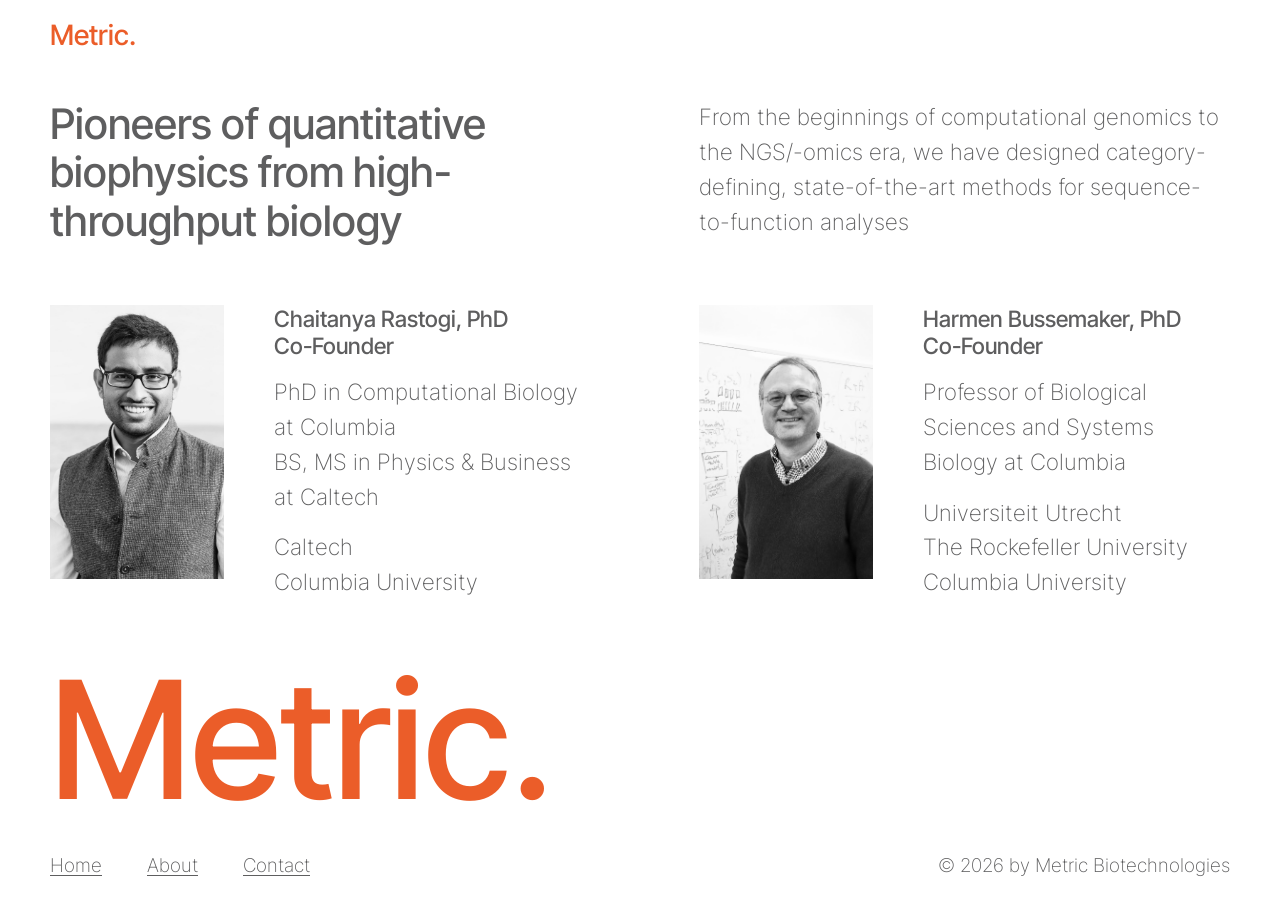
==== about.html @ b32938eb "Initial commit: production static site for metricbio.tech" ====
<!DOCTYPE html>
<html lang="en">
<head>
  <meta charset="UTF-8" />
  <meta name="viewport" content="width=device-width, initial-scale=1" />
  <title>About — Metric.</title>
  <meta name="description" content="Pioneers of quantitative biophysics from high-throughput biology. Meet the team behind Metric Biotechnologies." />

  <meta property="og:type" content="website" />
  <meta property="og:title" content="About — Metric." />
  <meta property="og:description" content="Pioneers of quantitative biophysics from high-throughput biology." />
  <meta property="og:url" content="https://www.metricbio.tech/about" />
  <meta property="og:image" content="https://www.metricbio.tech/assets/images/hero-protein.png" />
  <meta name="twitter:card" content="summary_large_image" />

  <link rel="canonical" href="https://www.metricbio.tech/about" />
  <link rel="icon" href="/favicon.ico" />
  <link rel="apple-touch-icon" href="/apple-touch-icon.png" />

  <link rel="preconnect" href="https://fonts.googleapis.com" />
  <link rel="preconnect" href="https://fonts.gstatic.com" crossorigin />
  <link href="https://fonts.googleapis.com/css2?family=Inter+Tight:wght@200;300;400;500;600;700&display=swap" rel="stylesheet" />
  <link rel="stylesheet" href="assets/css/style.css" />
</head>
<body class="page-about">

<header class="site-header">
  <div class="container">
    <a class="brand" href="index.html">Metric.</a>
  </div>
</header>

<main>

  <section class="about-hero">
    <div class="container">
      <div class="grid">
        <h2>Pioneers of quantitative biophysics from high-throughput biology</h2>
        <p>From the beginnings of computational genomics to the NGS/-omics era, we have designed category-defining, state-of-the-art methods for sequence-to-function analyses</p>
      </div>
    </div>
  </section>

  <section class="team">
    <div class="container">
      <div class="team-grid">

        <div class="member">
          <img class="member-img" src="assets/images/founder-chaitanya.jpg" alt="Chaitanya Rastogi, PhD" />
          <div class="member-info">
            <h3>Chaitanya Rastogi, PhD<span class="role">Co-Founder</span></h3>
            <p>PhD in Computational Biology at Columbia<br/>BS, MS in Physics &amp; Business at Caltech</p>
            <span class="affil">Caltech<br/>Columbia University</span>
          </div>
        </div>

        <div class="member">
          <img class="member-img" src="assets/images/founder-harmen.jpg" alt="Harmen Bussemaker, PhD" />
          <div class="member-info">
            <h3>Harmen Bussemaker, PhD<span class="role">Co-Founder</span></h3>
            <p>Professor of Biological Sciences and Systems Biology at Columbia</p>
            <span class="affil">Universiteit Utrecht<br/>The Rockefeller University<br/>Columbia University</span>
          </div>
        </div>

      </div>
    </div>
  </section>

  <section class="brand-mark">
    <div class="container">
      <p class="word">Metric.</p>
    </div>
  </section>

</main>

<footer class="site-footer">
  <div class="container">
    <nav class="footer-links">
      <a href="index.html">Home</a>
      <a href="about.html">About</a>
      <a href="contact.html">Contact</a>
    </nav>
    <span class="copy">© 2026 by Metric Biotechnologies</span>
  </div>
</footer>

</body>
</html>
---- assets/css/style.css ----
/* ============================================================
   Metric Biotechnologies — design tokens & base

   Brand:
     Fonts:   Inter Tight Medium (500)  — wordmark + primary headlines
              Inter Tight ExtraLight (200) — body, subheads, light display
     Colors:  #EB5D29 (orange — brand)
              #5E5E5F (grey — text)
   ============================================================ */

:root {
  /* Color */
  --c-orange: #EB5D29;
  --c-ink:    #5E5E5F;
  --c-bg:     #FFFFFF;
  --c-cream:  #EFEAE5;
  --c-line:   #E5E5E5;
  --c-btn-bg: #5E5E5F;

  /* Type */
  --ff-base: "Inter Tight", -apple-system, BlinkMacSystemFont, "Helvetica Neue", Helvetica, Arial, sans-serif;
  --fw-medium: 500;
  --fw-light:  200;

  /* Type scale — desktop (1440+) */
  --fs-brand:    28px;
  --fs-nav:      22px;
  --fs-h1:       56px;
  --fs-h1-contact: 126px;
  --fs-h2-large: 64px;
  --fs-h2:       42px;
  --fs-h3:       32.5px;
  --fs-body:     22.5px;
  --fs-footer:   19px;
  --fs-mark:     164px;
  --fs-button:   18px;
  --fs-label:    16px;
  --fs-cta:      28px;

  /* Layout */
  --gutter:        50px;
  --max:           100%;
  --hdr-pad-y:     21px;
  --space-to-mark: clamp(60px, 10vw, 160px);  /* gap between content and the big "Metric." */
  --vstack-gap:    clamp(20px, 2.5vw, 40px);  /* vertical gap between stacked text blocks on home */
}

/* About page: compress to fit content + flourish + footer in one viewport. */
/* About + Contact pages fill the viewport; brand mark sticks to the bottom of main so the
   gap between Metric and the footer matches the home page (30px = 15+15). */
body.page-about,
body.page-contact {
  min-height: 100vh;
  display: flex;
  flex-direction: column;
}
body.page-about main,
body.page-contact main {
  flex: 1;
  display: flex;
  flex-direction: column;
}
body.page-about .brand-mark {
  margin-top: auto;
  padding-top: 0;
}

* { box-sizing: border-box; }
html, body { margin: 0; padding: 0; }

/* Scroll-snap: page 1 anchors at top (header visible),
   page 2 anchors at bottom (footer visible). */
html {
  scroll-snap-type: y mandatory;
  scroll-behavior: smooth;
}
.site-header { scroll-snap-align: start; scroll-snap-stop: always; }
.site-footer { scroll-snap-align: end;   scroll-snap-stop: always; }

body {
  font-family: var(--ff-base);
  font-weight: var(--fw-light);    /* ExtraLight is the default body weight */
  color: var(--c-ink);
  background: var(--c-bg);
  line-height: 1.5;
  -webkit-font-smoothing: antialiased;
  -moz-osx-font-smoothing: grayscale;
  font-size: 16px;
}

img { max-width: 100%; height: auto; display: block; }
a { color: inherit; text-decoration: none; }

.container {
  width: 100%;
  max-width: var(--max);
  margin: 0 auto;
  padding: 0 var(--gutter);
}

.sr-only {
  position: absolute; width: 1px; height: 1px;
  padding: 0; margin: -1px; overflow: hidden;
  clip: rect(0,0,0,0); white-space: nowrap; border: 0;
}

/* ============================================================
   Header
   ============================================================ */
.site-header {
  padding: var(--hdr-pad-y) 0;
  background: var(--c-bg);
}
.site-header .container {
  display: flex;
  justify-content: space-between;
  align-items: center;
}
.brand {
  color: var(--c-orange);
  font-size: var(--fs-brand);
  font-weight: var(--fw-medium);
  line-height: 1;
}
.site-header .right { display: flex; align-items: center; gap: 22px; }
.nav-contact {
  color: var(--c-ink);
  font-size: var(--fs-nav);
  font-weight: var(--fw-light);
}
.menu-toggle {
  background: none; border: 0; padding: 6px; cursor: pointer;
  display: inline-flex; flex-direction: column; gap: 5px;
}
.menu-toggle span {
  width: 22px; height: 1.5px; background: var(--c-ink); display: block;
}

/* ============================================================
   Home — Hero
   ============================================================ */
.home-hero {
  position: relative;
  min-height: calc(100vh - 80px); /* viewport minus header */
}
.home-hero-text { position: relative; z-index: 1; }
.home-hero .container {
  display: grid;
  grid-template-columns: 1fr 1.3fr;
  align-items: stretch;
  gap: 40px;
}
.home-hero-text {
  display: flex;
  flex-direction: column;
  justify-content: center;
  align-items: flex-start;
  text-align: left;
  gap: 36px;
}
.home-hero h1 {
  font-size: var(--fs-h1);
  font-weight: var(--fw-medium);
  line-height: 1.1;
  color: var(--c-ink);
  margin: 0;
  max-width: 760px;
}
.home-hero-image {
  position: relative;
  width: 100%;
  height: 100%;
  display: flex;
  align-items: center;
  justify-content: center;
  z-index: 2;
}
.home-hero-image img {
  width: 100%;
  height: 100%;
  max-height: calc(100vh - 80px);
  object-fit: contain;
  object-position: center center;
  display: block;
}

/* Inline ">" CTA — same font as label, no circle */
.cta-link {
  display: inline-flex;
  align-items: baseline;
  gap: 0.4em;
  font-size: var(--fs-cta);
  color: var(--c-ink);
  font-weight: var(--fw-light);
  line-height: 1.2;
  transition: color .2s;
}
.cta-link .arrow {
  display: inline-block;
  font-size: inherit;
  font-weight: inherit;
  color: inherit;
  line-height: inherit;
  transition: transform .2s;
}
.cta-link:hover { color: var(--c-orange); }
.cta-link:hover .arrow { transform: translateX(2px); }

/* ============================================================
   Home — "Make better biologics with us" band
   ============================================================ */
.home-band {
  padding-top: 160px;
  padding-bottom: 0;
}
.home-band .row1 {
  display: flex;
  justify-content: space-between;
  align-items: center;
  gap: 40px;
  margin-top: var(--vstack-gap);
}
.home-band h2 {
  font-size: var(--fs-h3);
  font-weight: var(--fw-medium);
  color: var(--c-ink);
  margin: 0;
  line-height: 1.2;
}
.home-band .row2 {
  display: grid;
  grid-template-columns: 1fr 1fr;
  gap: 40px;
  align-items: center;
}
.home-band h3 {
  font-size: var(--fs-h3);
  font-weight: var(--fw-medium);
  color: var(--c-ink);
  margin: 0 0 var(--vstack-gap);
  line-height: 1.2;
  max-width: 620px;
}
.home-band p {
  font-size: var(--fs-body);
  font-weight: var(--fw-light);
  color: var(--c-ink);
  margin: 0;
  max-width: 620px;
  line-height: 1.55;
}
.home-band .antibody-img { align-self: end; }
.home-band .antibody-img img {
  width: 100%;
  max-width: 720px;
  height: auto;
}

/* ============================================================
   About — hero (two columns)
   ============================================================ */
.about-hero {
  padding: 30px 0 60px;
}
.about-hero .grid {
  display: grid;
  grid-template-columns: 1fr 1fr;
  gap: 10%;
  align-items: start;
}
.about-hero h2 {
  font-size: var(--fs-h2);
  font-weight: var(--fw-medium);
  color: var(--c-ink);
  margin: 0;
  line-height: 1.15;
  overflow-wrap: normal;
}
.about-hero p {
  font-size: var(--fs-body);
  font-weight: var(--fw-light);
  color: var(--c-ink);
  margin: 0;
  line-height: 1.55;
}

/* ============================================================
   About — team grid
   ============================================================ */
.team { padding: 0; }
.team-grid {
  display: grid;
  grid-template-columns: 1fr 1fr;
  gap: 10%;
  align-items: start;
}
.member {
  display: grid;
  grid-template-columns: 40% 1fr;
  gap: 12px;
  align-items: start;
}
.member-img {
  width: 82%;
  max-width: none;
  aspect-ratio: 327 / 514;
  object-fit: cover;
  margin: 0;
}
.member-info { min-width: 0; }
.member h3 {
  font-size: var(--fs-body);
  font-weight: var(--fw-medium);
  color: var(--c-ink);
  margin: 0 0 16px;
  line-height: 1.2;
}
.member h3 .role {
  display: block;
  font-weight: var(--fw-medium);
}
.member p {
  font-size: var(--fs-body);
  font-weight: var(--fw-light);
  color: var(--c-ink);
  margin: 0 0 16px;
  line-height: 1.55;
}
.member .affil {
  font-size: var(--fs-body);
  font-weight: var(--fw-light);
  color: var(--c-ink);
  line-height: 1.55;
  display: block;
}

/* ============================================================
   Contact
   ============================================================ */
.contact-hero { padding: 80px 0 30px; }
.contact-title {
  font-size: var(--fs-h1-contact);
  font-weight: var(--fw-medium);
  color: var(--c-ink);
  margin: 0;
  line-height: 1;
}
.contact-title .accent { color: var(--c-orange); }

.contact-divider {
  border: 0;
  border-top: 1px solid var(--c-line);
  margin: 30px 0 0;
}

.contact-body { padding: 70px 0 100px; }
.contact-grid {
  display: grid;
  grid-template-columns: 1fr 1fr;
  gap: 10%;
  align-items: start;
}
.contact-grid form { max-width: 845px; width: 100%; }
.req { color: var(--c-orange); }
.contact-info h2 {
  font-size: var(--fs-h3);
  font-weight: var(--fw-medium);
  color: var(--c-ink);
  margin: 0 0 16px;
  line-height: 1.2;
}
.contact-info p {
  font-size: var(--fs-body);
  font-weight: var(--fw-light);
  color: var(--c-ink);
  margin: 0 0 6px;
  line-height: 1.55;
}
.contact-info a:hover { color: var(--c-orange); }

/* Form */
form { display: block; }
form .row {
  display: grid;
  grid-template-columns: 1fr 1fr;
  gap: 16px;
  margin-bottom: 16px;
}
form .field { margin-bottom: 16px; }
form .row .field { margin-bottom: 0; }
form label {
  display: block;
  font-size: var(--fs-label);
  font-weight: var(--fw-light);
  color: var(--c-ink);
  margin-bottom: 8px;
}
form input,
form textarea {
  width: 100%;
  background: #fff;
  border: 1px solid var(--c-line);
  padding: 8px 12px;
  font: inherit;
  font-size: 16px;
  font-weight: var(--fw-light);
  color: var(--c-ink);
  border-radius: 0;
  line-height: 1.4;
}
form input:focus,
form textarea:focus {
  outline: none;
  border-color: var(--c-ink);
}
form .error {
  display: none;
  margin-top: 6px;
  color: #d23535;
  font-size: 13px;
  line-height: 1.3;
}
form .error::before {
  content: "\26A0  ";
}
form input:user-invalid {
  border-color: #d23535;
}
form .field:has(input:user-invalid) .error {
  display: block;
}
form textarea {
  min-height: 74px;
  resize: vertical;
}
form button {
  width: 100%;
  padding: 11px 15px;
  background: var(--c-btn-bg);
  color: var(--c-cream);
  border: 0;
  font: inherit;
  font-size: 16px;
  font-weight: var(--fw-medium);
  cursor: pointer;
  transition: background .2s;
  text-align: center;
}
form button:hover { background: var(--c-orange); }

/* honeypot */
.hp-field {
  position: absolute !important;
  left: -10000px; top: auto;
  width: 1px; height: 1px;
  overflow: hidden;
}

/* ============================================================
   Big brand mark
   ============================================================ */
.brand-mark { padding: var(--space-to-mark) 0 15px; }
.brand-mark .word {
  font-size: var(--fs-mark);
  font-weight: var(--fw-medium);
  color: var(--c-orange);
  line-height: 1;
  margin: 0;
}

/* ============================================================
   Footer
   ============================================================ */
.site-footer { padding: 15px 0 20px; }
.site-footer .container {
  display: flex;
  justify-content: space-between;
  align-items: center;
}
.footer-links { display: flex; gap: 45px; }
.footer-links a {
  font-size: var(--fs-footer);
  font-weight: var(--fw-light);
  color: var(--c-ink);
  text-decoration: underline;
  text-underline-offset: 3px;
}
.footer-links a:hover { color: var(--c-orange); }
.copy {
  font-size: var(--fs-footer);
  font-weight: var(--fw-light);
  color: var(--c-ink);
}

/* ============================================================
   Tablet (≤ 1100)
   ============================================================ */
@media (max-width: 1100px) {
  :root {
    --fs-brand:    22px;
    --fs-nav:      18px;
    --fs-h1:       42px;
    --fs-h1-contact: 96px;
    --fs-h2-large: 48px;
    --fs-h2:       31px;
    --fs-h3:       24px;
    --fs-body:     18.5px;
    --fs-footer:   15px;
    --fs-mark:     112px;
    --fs-cta:      23px;
    --gutter:      36px;
  }
  .home-hero { min-height: 768px; }
  .home-hero-image { min-height: 600px; }
  .about-hero { padding: 100px 0 60px; }
  .about-hero .grid { gap: 80px; }
  .team-grid { gap: 60px; }
  .contact-grid { gap: 100px; }
  .home-band .row1 { margin-top: 60px; }
  .footer-links { gap: 30px; }
}

/* ============================================================
   Mobile (≤ 700)
   ============================================================ */
@media (max-width: 700px) {
  :root {
    --fs-brand:    20px;
    --fs-nav:      18px;
    --fs-h1:       36px;
    --fs-h1-contact: 56px;
    --fs-h2-large: 44px;
    --fs-h2:       31px;
    --fs-h3:       20.5px;
    --fs-body:     17.5px;
    --fs-footer:   15px;
    --fs-mark:     60px;
    --fs-label:    16px;
    --fs-cta:      22px;
    --gutter:      15px;
  }
  .team-grid { max-width: 100%; }
  .site-header .right { gap: 18px; }

  .home-hero { min-height: 0; }
  .home-hero .container { grid-template-columns: 1fr; }
  .home-hero-text {
    padding-top: 60px;
    padding-bottom: 50px;
    padding-left: 0;
    padding-right: 0;
    align-items: flex-start;
    text-align: left;
  }
  .home-hero h1 {
    font-size: var(--fs-h1);
    max-width: 360px;
    line-height: 1.05;
  }
  .home-hero-image {
    width: 100vw;
    height: 470px;
  }
  .home-hero-image img { object-fit: contain; }

  .home-band { padding-top: 60px; }
  .home-band .row1 {
    flex-direction: row;
    align-items: flex-start;
    gap: 16px;
    margin-top: 40px;
  }
  .home-band h2 {
    font-size: var(--fs-h2-large);
    line-height: 1.05;
    flex: 0 1 auto;
    max-width: 200px;
  }
  .home-band .row1 .cta-link {
    margin-top: 6px;
    flex: 0 0 auto;
  }
  .home-band .row2 {
    grid-template-columns: 1fr;
    gap: 50px;
  }
  .home-band .antibody-img img { width: 100%; max-width: 100%; }

  .about-hero { padding: 60px 0 40px; }
  .about-hero .grid {
    grid-template-columns: 1fr;
    gap: 60px;
  }
  .team { padding: 30px 0 60px; }
  .team-grid {
    grid-template-columns: 1fr;
    gap: 80px;
  }
  .member-img { max-width: 200px; }

  .contact-hero { padding: 40px 0 20px; }
  .contact-body { padding: 30px 0 60px; }
  .contact-grid {
    grid-template-columns: 1fr;
    gap: 60px;
  }
  form .row { grid-template-columns: 1fr 1fr; gap: 12px; }

  .brand-mark { padding: 60px 0 20px; }
  .site-footer .container {
    flex-direction: column;
    align-items: flex-start;
    gap: 20px;
  }
  .footer-links { gap: 20px; }
}
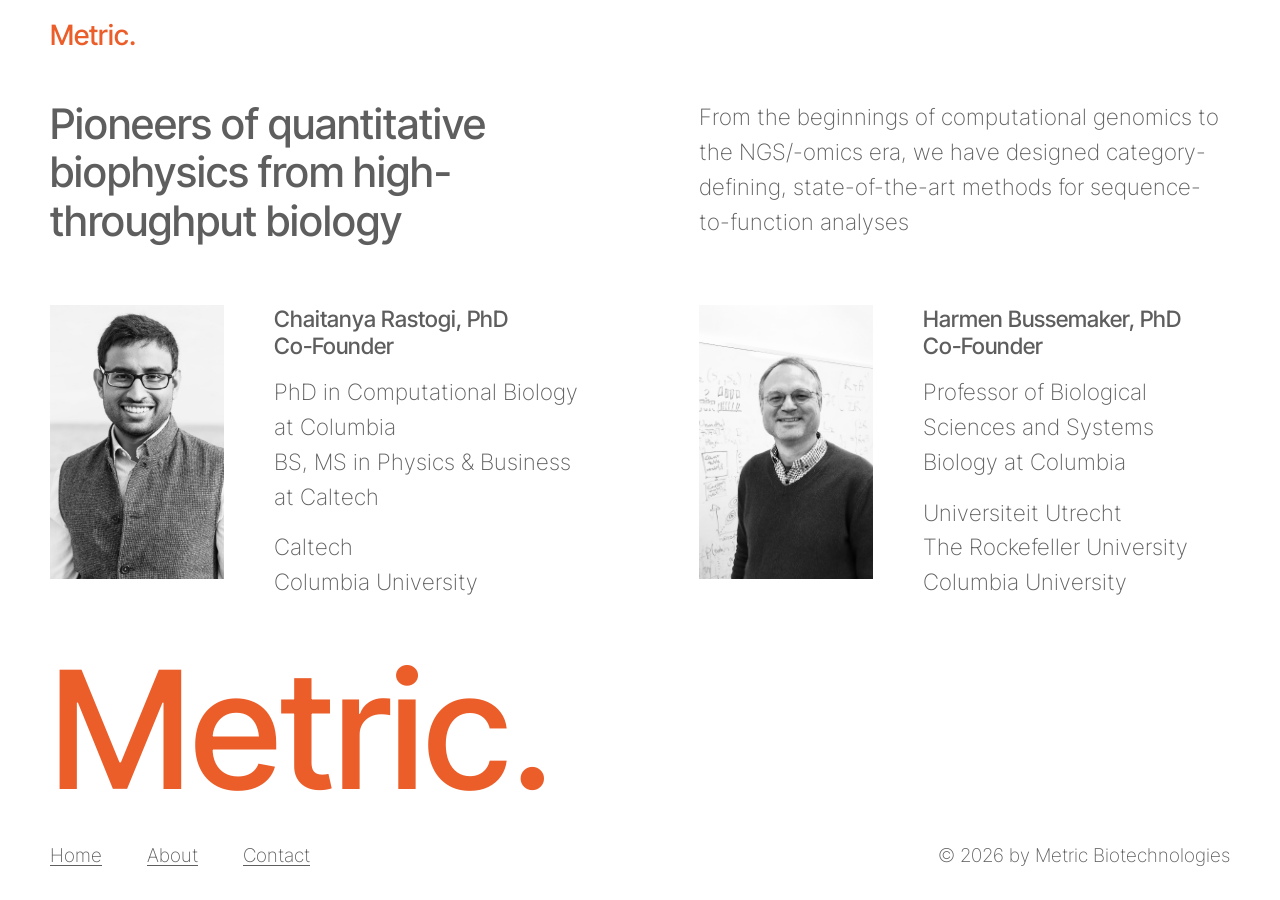
==== commit 213bb93b: "Polish mobile: snap-2 to footer, fluid hero image, short copyright - Scope scroll-snap to home page " ====
--- a/about.html
+++ b/about.html
@@ -82,7 +82,7 @@
       <a href="about.html">About</a>
       <a href="contact.html">Contact</a>
     </nav>
-    <span class="copy">© 2026 by Metric Biotechnologies</span>
+    <span class="copy">© 2026<span class="copy-long"> by Metric Biotechnologies</span></span>
   </div>
 </footer>
 
--- a/assets/css/style.css
+++ b/assets/css/style.css
@@ -68,14 +68,17 @@
 * { box-sizing: border-box; }
 html, body { margin: 0; padding: 0; }
 
-/* Scroll-snap: page 1 anchors at top (header visible),
-   page 2 anchors at bottom (footer visible). */
-html {
+/* Scroll-snap: only on home page (page 1 = header at top, page 2 = footer at bottom).
+   About/contact pages scroll normally. */
+html:has(body.page-home) {
   scroll-snap-type: y mandatory;
   scroll-behavior: smooth;
 }
-.site-header { scroll-snap-align: start; scroll-snap-stop: always; }
-.site-footer { scroll-snap-align: end;   scroll-snap-stop: always; }
+/* Snap 1: top of doc (header + hero). Snap 2: .page-2 wrapper sized to
+   exactly 100vh, so the snap reaches the true bottom of the page and
+   the hero never bleeds into it. */
+body.page-home .site-header { scroll-snap-align: start; scroll-snap-stop: always; }
+body.page-home .site-footer { scroll-snap-align: end; }
 
 body {
   font-family: var(--ff-base);
@@ -210,7 +213,7 @@
    Home — "Make better biologics with us" band
    ============================================================ */
 .home-band {
-  padding-top: 160px;
+  padding-top: clamp(30px, 10vw, 160px);
   padding-bottom: 0;
 }
 .home-band .row1 {
@@ -391,9 +394,15 @@
 form label {
   display: block;
   font-size: var(--fs-label);
-  font-weight: var(--fw-light);
+  font-weight: var(--fw-medium);
   color: var(--c-ink);
   margin-bottom: 8px;
+}
+#form-status {
+  margin-top: 12px;
+  font-size: 14px;
+  font-weight: var(--fw-medium);
+  color: var(--c-ink);
 }
 form input,
 form textarea {
@@ -471,7 +480,7 @@
 /* ============================================================
    Footer
    ============================================================ */
-.site-footer { padding: 15px 0 20px; }
+.site-footer { padding: 15px 0 30px; }   /* extra bottom padding absorbs ~9px scroll-snap-end quirk */
 .site-footer .container {
   display: flex;
   justify-content: space-between;
@@ -510,7 +519,6 @@
     --fs-cta:      23px;
     --gutter:      36px;
   }
-  .home-hero { min-height: 768px; }
   .home-hero-image { min-height: 600px; }
   .about-hero { padding: 100px 0 60px; }
   .about-hero .grid { gap: 80px; }
@@ -525,28 +533,30 @@
    ============================================================ */
 @media (max-width: 700px) {
   :root {
-    --fs-brand:    20px;
-    --fs-nav:      18px;
-    --fs-h1:       36px;
-    --fs-h1-contact: 56px;
-    --fs-h2-large: 44px;
-    --fs-h2:       31px;
-    --fs-h3:       20.5px;
-    --fs-body:     17.5px;
-    --fs-footer:   15px;
-    --fs-mark:     60px;
-    --fs-label:    16px;
-    --fs-cta:      22px;
+    /* Mobile: all sizes scaled by ~0.91 (≥ 1pt reduction across the board) */
+    --fs-brand:    18px;
+    --fs-nav:      16px;
+    --fs-h1:       33px;
+    --fs-h1-contact: 51px;
+    --fs-h2-large: 40px;
+    --fs-h2:       28px;
+    --fs-h3:       18.5px;
+    --fs-body:     16px;
+    --fs-footer:   13.5px;
+    --fs-mark:     54px;
+    --fs-label:    15px;
+    --fs-cta:      20px;
     --gutter:      15px;
   }
   .team-grid { max-width: 100%; }
   .site-header .right { gap: 18px; }
 
-  .home-hero { min-height: 0; }
+  /* mobile inherits desktop min-height: calc(100vh - 80px) so hero fills viewport
+     and never lets the next section bleed in */
   .home-hero .container { grid-template-columns: 1fr; }
   .home-hero-text {
-    padding-top: 60px;
-    padding-bottom: 50px;
+    padding-top: clamp(20px, 8vw, 60px);
+    padding-bottom: clamp(20px, 6vw, 50px);
     padding-left: 0;
     padding-right: 0;
     align-items: flex-start;
@@ -557,13 +567,26 @@
     max-width: 360px;
     line-height: 1.05;
   }
+  /* Lock hero to exactly one viewport (minus the header) and flex the image into
+     whatever vertical space remains after the H1/CTA. */
+  .home-hero { height: calc(100vh - 62px); min-height: 0; }
+  .home-hero .container { display: flex; flex-direction: column; height: 100%; }
+  .home-hero-text { flex: 0 0 auto; }
   .home-hero-image {
+    flex: 1 1 auto;
+    min-height: 0;
     width: 100vw;
-    height: 470px;
-  }
-  .home-hero-image img { object-fit: contain; }
-
-  .home-band { padding-top: 60px; }
+    display: flex;
+    align-items: center;
+    justify-content: center;
+  }
+  .home-hero-image img {
+    width: auto;
+    height: 100%;
+    max-width: 80vw;
+    object-fit: contain;
+  }
+  /* .home-band padding-top now handled by clamp() at top of rule */
   .home-band .row1 {
     flex-direction: row;
     align-items: flex-start;
@@ -607,10 +630,6 @@
   form .row { grid-template-columns: 1fr 1fr; gap: 12px; }
 
   .brand-mark { padding: 60px 0 20px; }
-  .site-footer .container {
-    flex-direction: column;
-    align-items: flex-start;
-    gap: 20px;
-  }
+  .copy-long { display: none; }   /* show only "© 2026" on small screens */
   .footer-links { gap: 20px; }
 }
